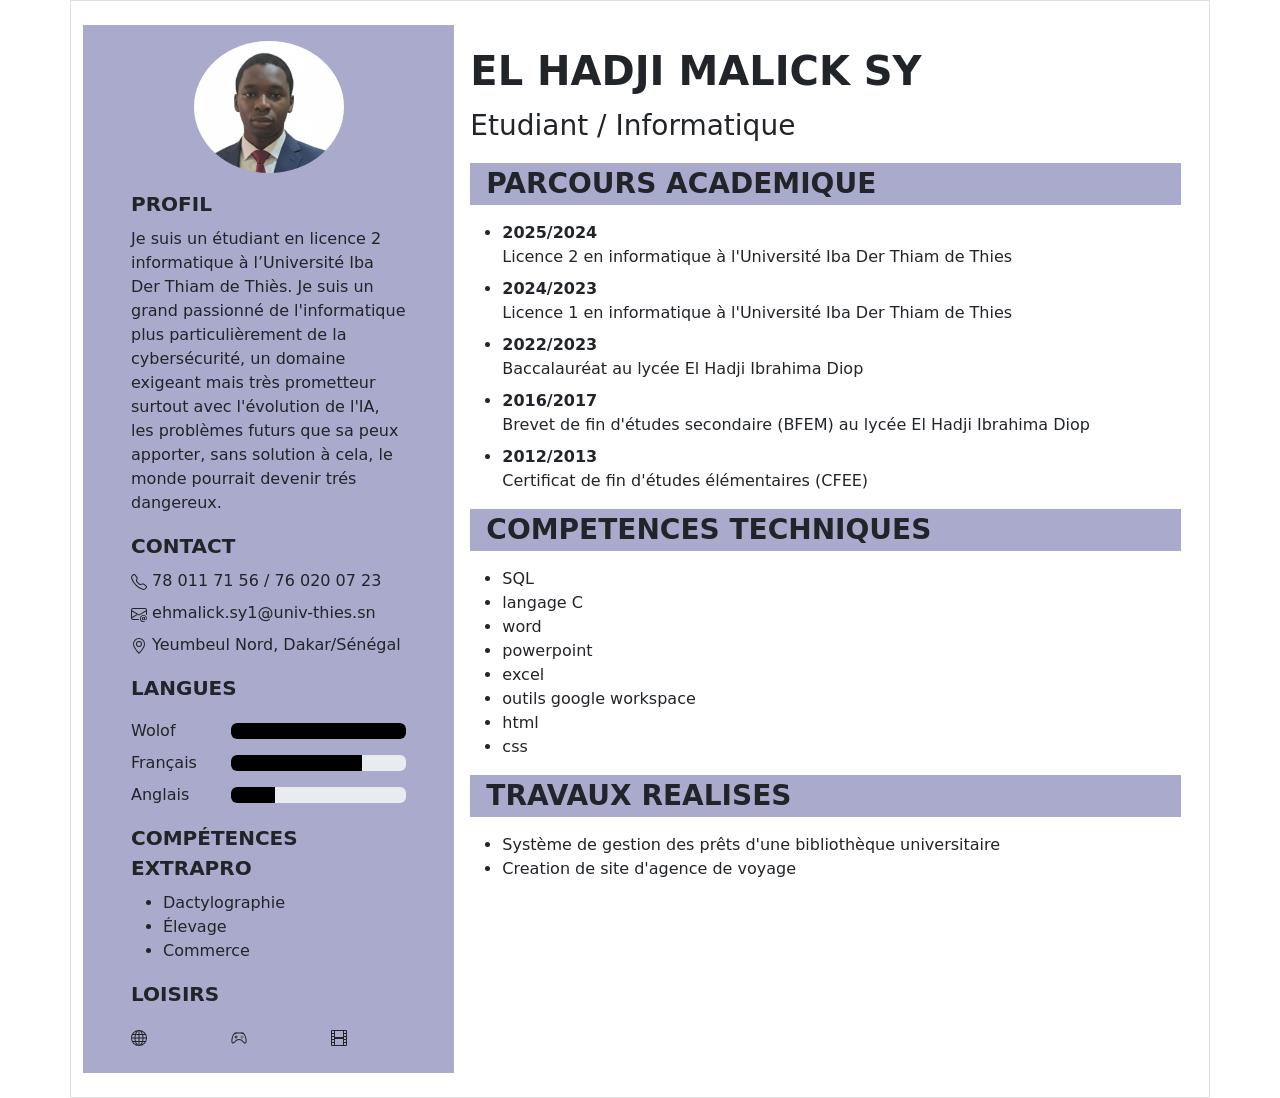
==== html/index.html @ ebe2d54d "first commit" ====
<!DOCTYPE html>
<html lang="fr">
<head>
  <meta charset="UTF-8">
  <meta name="viewport" content="width=device-width, initial-scale=1.0">
  
  <!-- Lien vers Bootstrap -->
  <link 
    href="https://cdn.jsdelivr.net/npm/bootstrap@5.3.8/dist/css/bootstrap.min.css" 
    rel="stylesheet" 
    integrity="sha384-sRIl4kxILFvY47J16cr9ZwB07vP4J8+LH7qKQnuqkuIAvNWLzeN8tE5YBujZqJLB" 
    crossorigin="anonymous">
  
  <!-- Feuille de style personnelle -->
  <link rel="stylesheet" href="../css/style.css">
  
  <title>Curriculum Vitae</title>
</head>

<body>
  <main class="container border p-3 p-md-4"> <!--Pour éviter que le conteneur cole sur le bord, sur mobile-->
    <div class="row">

      <!-- ==================== DEBUT COLONNE GAUCHE ==================== -->
      <div id="partie_gauche" class="col-md-4 col-12 col_gauche g-0">  <!--Pour gérer la grille, on doit faire col-md-4 col-12-->

        <!-- Photo de profil -->
        <div id="monphotodeprofil" class="text-center mt-3">
          <img src="../images/unnamed.jpg" class="rounded-circle img-fluid" style="max-width: 150px;"> <!--Pour éviter que l'image soit fixe, et le rendre fluide-->
        </div>

        <!-- Section PROFIL -->
        <div id="profil" class="px-5 mt-3">
          <div class="fs-5 fw-bold mb-2">PROFIL</div>
          <p>
            Je suis un étudiant en licence 2 informatique à 
            l’Université Iba Der Thiam de Thiès. Je suis un grand passionné de l'informatique
            plus particulièrement de la cybersécurité, 
            un domaine exigeant mais très prometteur surtout avec l'évolution de l'IA, 
            les problèmes futurs que sa peux apporter, sans solution à cela, le monde pourrait devenir trés dangereux.
          </p>
        </div>

        <!-- Section CONTACT -->
        <div id="contact" class="px-5 mt-3">
          <div class="fs-5 fw-bold mb-2">CONTACT</div>

          <!-- Téléphone -->
          <div class="mb-2">
            <svg xmlns="http://www.w3.org/2000/svg" width="16" height="16" fill="currentColor" class="bi bi-telephone" viewBox="0 0 16 16">
            <path d="M3.654 1.328a.678.678 0 0 0-1.015-.063L1.605 2.3c-.483.484-.661 1.169-.45 1.77a17.6 17.6 0 0 0 4.168 6.608 17.6 17.6 0 0 0 6.608 4.168c.601.211 1.286.033 1.77-.45l1.034-1.034a.678.678 0 0 0-.063-1.015l-2.307-1.794a.68.68 0 0 0-.58-.122l-2.19.547a1.75 1.75 0 0 1-1.657-.459L5.482 8.062a1.75 1.75 0 0 1-.46-1.657l.548-2.19a.68.68 0 0 0-.122-.58zM1.884.511a1.745 1.745 0 0 1 2.612.163L6.29 2.98c.329.423.445.974.315 1.494l-.547 2.19a.68.68 0 0 0 .178.643l2.457 2.457a.68.68 0 0 0 .644.178l2.189-.547a1.75 1.75 0 0 1 1.494.315l2.306 1.794c.829.645.905 1.87.163 2.611l-1.034 1.034c-.74.74-1.846 1.065-2.877.702a18.6 18.6 0 0 1-7.01-4.42 18.6 18.6 0 0 1-4.42-7.009c-.362-1.03-.037-2.137.703-2.877z"/>
            </svg>
            78 011 71 56 / 76 020 07 23
          </div>

          <!-- Email -->
          <div class="mb-2">
            <svg xmlns="http://www.w3.org/2000/svg" width="16" height="16" fill="currentColor" class="bi bi-envelope-at" viewBox="0 0 16 16">
            <path d="M2 2a2 2 0 0 0-2 2v8.01A2 2 0 0 0 2 14h5.5a.5.5 0 0 0 0-1H2a1 1 0 0 1-.966-.741l5.64-3.471L8 9.583l7-4.2V8.5a.5.5 0 0 0 1 0V4a2 2 0 0 0-2-2zm3.708 6.208L1 11.105V5.383zM1 4.217V4a1 1 0 0 1 1-1h12a1 1 0 0 1 1 1v.217l-7 4.2z"/>
            <path d="M14.247 14.269c1.01 0 1.587-.857 1.587-2.025v-.21C15.834 10.43 14.64 9 12.52 9h-.035C10.42 9 9 10.36 9 12.432v.214C9 14.82 10.438 16 12.358 16h.044c.594 0 1.018-.074 1.237-.175v-.73c-.245.11-.673.18-1.18.18h-.044c-1.334 0-2.571-.788-2.571-2.655v-.157c0-1.657 1.058-2.724 2.64-2.724h.04c1.535 0 2.484 1.05 2.484 2.326v.118c0 .975-.324 1.39-.639 1.39-.232 0-.41-.148-.41-.42v-2.19h-.906v.569h-.03c-.084-.298-.368-.63-.954-.63-.778 0-1.259.555-1.259 1.4v.528c0 .892.49 1.434 1.26 1.434.471 0 .896-.227 1.014-.643h.043c.118.42.617.648 1.12.648m-2.453-1.588v-.227c0-.546.227-.791.573-.791.297 0 .572.192.572.708v.367c0 .573-.253.744-.564.744-.354 0-.581-.215-.581-.8Z"/>
            </svg>
            ehmalick.sy1@univ-thies.sn
          </div>

          <!-- Adresse -->
          <div>
            <svg xmlns="http://www.w3.org/2000/svg" width="16" height="16" fill="currentColor" class="bi bi-geo-alt" viewBox="0 0 16 16">
            <path d="M12.166 8.94c-.524 1.062-1.234 2.12-1.96 3.07A32 32 0 0 1 8 14.58a32 32 0 0 1-2.206-2.57c-.726-.95-1.436-2.008-1.96-3.07C3.304 7.867 3 6.862 3 6a5 5 0 0 1 10 0c0 .862-.305 1.867-.834 2.94M8 16s6-5.686 6-10A6 6 0 0 0 2 6c0 4.314 6 10 6 10"/>
            <path d="M8 8a2 2 0 1 1 0-4 2 2 0 0 1 0 4m0 1a3 3 0 1 0 0-6 3 3 0 0 0 0 6"/>
            </svg>
            Yeumbeul Nord, Dakar/Sénégal
          </div>
        </div>

        <!-- Section LANGUES -->
        <div id="langue" class="px-5 mt-3">
          <div class="fs-5 fw-bold mb-3">LANGUES</div>

          <!-- Langue 1 -->
          <div class="row align-items-center mb-2">
            <div class="col-4">Wolof</div>
            <div class="col-8">
              <div class="progress" role="progressbar" aria-valuenow="100" aria-valuemin="0" aria-valuemax="100">
              <div class="progress-bar" style="width: 100%;"></div>
              </div>
            </div>
          </div>

          <!-- Langue 2 -->
          <div class="row align-items-center mb-2">
            <div class="col-4">Français</div>
            <div class="col-8">
              <div class="progress" role="progressbar" aria-valuenow="75" aria-valuemin="0" aria-valuemax="100">
                <div class="progress-bar" style="width: 75%;"></div>
              </div>
            </div>
          </div>

          <!-- Langue 3 -->
          <div class="row align-items-center">
            <div class="col-4">Anglais</div>
            <div class="col-8">
              <div class="progress" role="progressbar" aria-valuenow="25" aria-valuemin="0" aria-valuemax="100">
                <div class="progress-bar" style="width: 25%;"></div>
              </div>
            </div>
          </div>
        </div>

        <!-- Section COMPÉTENCES EXTRAPROFESSIONNELLES -->
        <div id="competences_extrapro" class="px-5 mt-3">
          <div class="fs-5 fw-bold mb-2">COMPÉTENCES EXTRAPRO</div>
          <ul>
            <li>Dactylographie</li>
            <li>Élevage</li>
            <li>Commerce</li>
          </ul>
        </div>

        <!-- Section LOISIRS -->
        <div id="loisirs" class="px-5 mt-3 mb-4">
          <div class="fs-5 fw-bold mb-3">LOISIRS</div>

          <div class="row">
            <div class="col-4">
              <svg xmlns="http://www.w3.org/2000/svg" width="16" height="16" fill="currentColor" class="bi bi-globe" viewBox="0 0 16 16">
              <path d="M0 8a8 8 0 1 1 16 0A8 8 0 0 1 0 8m7.5-6.923c-.67.204-1.335.82-1.887 1.855A8 8 0 0 0 5.145 4H7.5zM4.09 4a9.3 9.3 0 0 1 .64-1.539 7 7 0 0 1 .597-.933A7.03 7.03 0 0 0 2.255 4zm-.582 3.5c.03-.877.138-1.718.312-2.5H1.674a7 7 0 0 0-.656 2.5zM4.847 5a12.5 12.5 0 0 0-.338 2.5H7.5V5zM8.5 5v2.5h2.99a12.5 12.5 0 0 0-.337-2.5zM4.51 8.5a12.5 12.5 0 0 0 .337 2.5H7.5V8.5zm3.99 0V11h2.653c.187-.765.306-1.608.338-2.5zM5.145 12q.208.58.468 1.068c.552 1.035 1.218 1.65 1.887 1.855V12zm.182 2.472a7 7 0 0 1-.597-.933A9.3 9.3 0 0 1 4.09 12H2.255a7 7 0 0 0 3.072 2.472M3.82 11a13.7 13.7 0 0 1-.312-2.5h-2.49c.062.89.291 1.733.656 2.5zm6.853 3.472A7 7 0 0 0 13.745 12H11.91a9.3 9.3 0 0 1-.64 1.539 7 7 0 0 1-.597.933M8.5 12v2.923c.67-.204 1.335-.82 1.887-1.855q.26-.487.468-1.068zm3.68-1h2.146c.365-.767.594-1.61.656-2.5h-2.49a13.7 13.7 0 0 1-.312 2.5m2.802-3.5a7 7 0 0 0-.656-2.5H12.18c.174.782.282 1.623.312 2.5zM11.27 2.461c.247.464.462.98.64 1.539h1.835a7 7 0 0 0-3.072-2.472c.218.284.418.598.597.933M10.855 4a8 8 0 0 0-.468-1.068C9.835 1.897 9.17 1.282 8.5 1.077V4z"/>
              </svg>
            </div>
            <div class="col-4">
              <svg xmlns="http://www.w3.org/2000/svg" width="16" height="16" fill="currentColor" class="bi bi-controller" viewBox="0 0 16 16">
              <path d="M11.5 6.027a.5.5 0 1 1-1 0 .5.5 0 0 1 1 0m-1.5 1.5a.5.5 0 1 0 0-1 .5.5 0 0 0 0 1m2.5-.5a.5.5 0 1 1-1 0 .5.5 0 0 1 1 0m-1.5 1.5a.5.5 0 1 0 0-1 .5.5 0 0 0 0 1m-6.5-3h1v1h1v1h-1v1h-1v-1h-1v-1h1z"/>
               <path d="M3.051 3.26a.5.5 0 0 1 .354-.613l1.932-.518a.5.5 0 0 1 .62.39c.655-.079 1.35-.117 2.043-.117.72 0 1.443.041 2.12.126a.5.5 0 0 1 .622-.399l1.932.518a.5.5 0 0 1 .306.729q.211.136.373.297c.408.408.78 1.05 1.095 1.772.32.733.599 1.591.805 2.466s.34 1.78.364 2.606c.024.816-.059 1.602-.328 2.21a1.42 1.42 0 0 1-1.445.83c-.636-.067-1.115-.394-1.513-.773-.245-.232-.496-.526-.739-.808-.126-.148-.25-.292-.368-.423-.728-.804-1.597-1.527-3.224-1.527s-2.496.723-3.224 1.527c-.119.131-.242.275-.368.423-.243.282-.494.575-.739.808-.398.38-.877.706-1.513.773a1.42 1.42 0 0 1-1.445-.83c-.27-.608-.352-1.395-.329-2.21.024-.826.16-1.73.365-2.606.206-.875.486-1.733.805-2.466.315-.722.687-1.364 1.094-1.772a2.3 2.3 0 0 1 .433-.335l-.028-.079zm2.036.412c-.877.185-1.469.443-1.733.708-.276.276-.587.783-.885 1.465a14 14 0 0 0-.748 2.295 12.4 12.4 0 0 0-.339 2.406c-.022.755.062 1.368.243 1.776a.42.42 0 0 0 .426.24c.327-.034.61-.199.929-.502.212-.202.4-.423.615-.674.133-.156.276-.323.44-.504C4.861 9.969 5.978 9.027 8 9.027s3.139.942 3.965 1.855c.164.181.307.348.44.504.214.251.403.472.615.674.318.303.601.468.929.503a.42.42 0 0 0 .426-.241c.18-.408.265-1.02.243-1.776a12.4 12.4 0 0 0-.339-2.406 14 14 0 0 0-.748-2.295c-.298-.682-.61-1.19-.885-1.465-.264-.265-.856-.523-1.733-.708-.85-.179-1.877-.27-2.913-.27s-2.063.091-2.913.27"/>
              </svg>
            </div>
            <div class="col-4">
              <svg xmlns="http://www.w3.org/2000/svg" width="16" height="16" fill="currentColor" class="bi bi-film" viewBox="0 0 16 16">
              <path d="M0 1a1 1 0 0 1 1-1h14a1 1 0 0 1 1 1v14a1 1 0 0 1-1 1H1a1 1 0 0 1-1-1zm4 0v6h8V1zm8 8H4v6h8zM1 1v2h2V1zm2 3H1v2h2zM1 7v2h2V7zm2 3H1v2h2zm-2 3v2h2v-2zM15 1h-2v2h2zm-2 3v2h2V4zm2 3h-2v2h2zm-2 3v2h2v-2zm2 3h-2v2h2z"/>
              </svg>
            </div>
          </div>
        </div>

      </div>
      <!-- ==========******** FIN COLONNE GAUCHE ************========== -->


      <!-- ==========******** DEBUT COLONNE DROITE *********============== -->
      <div id="partie_droite" class="col-md-8 col-12 col_droite px-3 g-0">
        <div id="PrenomEtNoms">
            <div class="fs-1 fw-bold mt-3">EL HADJI MALICK SY</div>
            <div class="fs-3 mt-1">Etudiant / Informatique</div>
            <!-- Div du parcours academique -->
            <div id="ParcoursAcad">
              <div id="section1" class="fs-3 mt-3 ps-3 fw-bold">PARCOURS ACADEMIQUE</div>
              <div id="PartieAremplir" class="mt-3">
                <ul>
                   <li><dt>2025/2024</dt></li> 
                   <dd>Licence 2 en informatique à l'Université Iba Der Thiam de Thies</dd>
                   <li><dt>2024/2023</dt></li> 
                   <dd>Licence 1 en informatique à l'Université Iba Der Thiam de Thies</dd>
                   <li><dt>2022/2023</dt></li> 
                   <dd>Baccalauréat au lycée El Hadji Ibrahima Diop</dd>
                   <li><dt>2016/2017</dt></li>
                   <dd>Brevet de fin d'études secondaire (BFEM) au lycée El Hadji Ibrahima Diop</dd>
                   <li><dt>2012/2013</dt></li>
                   <dd>Certificat de fin d'études élémentaires (CFEE)</dd>
                </ul>
              </div>
            </div>
            <!-- Fin du div parcours académiques -->
        </div>

        <!-- Div compétences technique -->
         <div id="competences">
              <div id="section3" class="fs-3 mt-3 ps-3 fw-bold">COMPETENCES TECHNIQUES</div>
              <div id="PartieAremplir" class="mt-3">
                <ul>
                    <li>SQL</li>
                    <li>langage C</li>
                    <li>word</li>
                    <li>powerpoint</li>
                    <li>excel</li>
                    <li>outils google workspace</li>
                    <li>html</li>
                    <li>css</li>
                </ul>
              </div>
            </div>
          
            <!-- fin div compétences technique -->
         <!-- Travaux réalisés -->
          <div id="travaux">
              <div id="section5" class="fs-3 mt-3 ps-3 fw-bold">TRAVAUX REALISES</div>
              <div id="PartieAremplir" class="mt-3">
                <ul>
                    <li>Système de gestion des prêts d'une bibliothèque universitaire</li>
                    <li>Creation de site d'agence de voyage</li>
                </ul>
              </div>
            </div>
          
         </div>
         <!-- fin Travaux réalisés -->
         </div>

      </div>
      <!-- ===========$$$$$$$$ FIN COLONNE DROITE $$$$$$$$$============= -->

    </div> <!-- fin .row -->
  </main>
</body>
</html>
---- css/style.css ----
@media (max-width: 800px) {
  .row {
    flex-wrap: nowrap;
  }
/* Ce que fait media : */
  #partie_gauche, #partie_droite {
    flex: 0 0 50%;
    max-width: 50%;
  }

  html, body {
    overflow-x: hidden;
  }
}
.col_gauche{
  background-color: rgb(170, 170, 205);
}
.col_droite{
  background-color: white;
}
#section1{
  background-color: rgb(170, 170, 205);
}
#section3{
  background-color: rgb(170, 170, 205);
}
#section5{
  background-color: rgb(170, 170, 205);
}
.progress-bar{
  background-color: black;
}
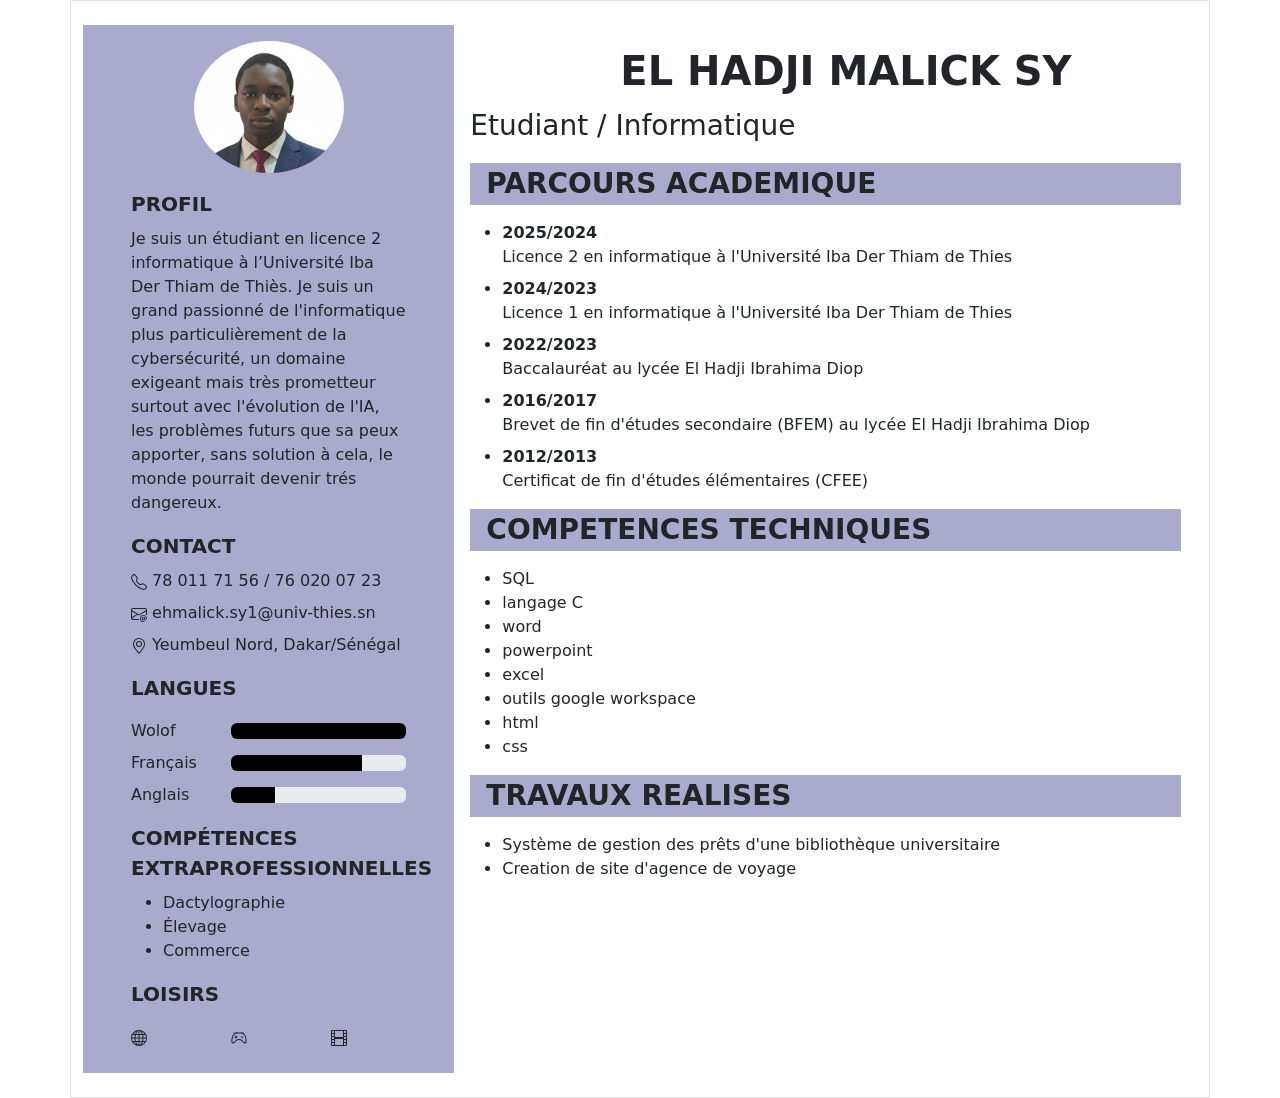
==== commit 37985379: "first commit" ====
--- a/html/index.html
+++ b/html/index.html
@@ -13,7 +13,6 @@
   
   <!-- Feuille de style personnelle -->
   <link rel="stylesheet" href="../css/style.css">
-  
   <title>Curriculum Vitae</title>
 </head>
 
@@ -22,7 +21,7 @@
     <div class="row">
 
       <!-- ==================== DEBUT COLONNE GAUCHE ==================== -->
-      <div id="partie_gauche" class="col-md-4 col-12 col_gauche g-0">  <!--Pour gérer la grille, on doit faire col-md-4 col-12-->
+      <div id="partie_gauche" class="col-md-4 col_gauche g-0">  <!--Pour gérer la grille, on doit faire col-md-4 col-12-->
 
         <!-- Photo de profil -->
         <div id="monphotodeprofil" class="text-center mt-3">
@@ -31,7 +30,9 @@
 
         <!-- Section PROFIL -->
         <div id="profil" class="px-5 mt-3">
-          <div class="fs-5 fw-bold mb-2">PROFIL</div>
+          <div class="fs-5 fw-bold mb-2">
+            PROFIL
+          </div>
           <p>
             Je suis un étudiant en licence 2 informatique à 
             l’Université Iba Der Thiam de Thiès. Je suis un grand passionné de l'informatique
@@ -43,7 +44,9 @@
 
         <!-- Section CONTACT -->
         <div id="contact" class="px-5 mt-3">
-          <div class="fs-5 fw-bold mb-2">CONTACT</div>
+          <div class="fs-5 fw-bold mb-2">
+            CONTACT
+          </div>
 
           <!-- Téléphone -->
           <div class="mb-2">
@@ -74,7 +77,9 @@
 
         <!-- Section LANGUES -->
         <div id="langue" class="px-5 mt-3">
-          <div class="fs-5 fw-bold mb-3">LANGUES</div>
+          <div class="fs-5 fw-bold mb-3">
+            LANGUES
+          </div>
 
           <!-- Langue 1 -->
           <div class="row align-items-center mb-2">
@@ -108,8 +113,10 @@
         </div>
 
         <!-- Section COMPÉTENCES EXTRAPROFESSIONNELLES -->
-        <div id="competences_extrapro" class="px-5 mt-3">
-          <div class="fs-5 fw-bold mb-2">COMPÉTENCES EXTRAPRO</div>
+        <div class="px-5 mt-3">
+          <div class="fs-5 fw-bold mb-2">
+            COMPÉTENCES EXTRAPROFESSIONNELLES   
+          </div>
           <ul>
             <li>Dactylographie</li>
             <li>Élevage</li>
@@ -148,11 +155,17 @@
       <!-- ==========******** DEBUT COLONNE DROITE *********============== -->
       <div id="partie_droite" class="col-md-8 col-12 col_droite px-3 g-0">
         <div id="PrenomEtNoms">
-            <div class="fs-1 fw-bold mt-3">EL HADJI MALICK SY</div>
-            <div class="fs-3 mt-1">Etudiant / Informatique</div>
+            <div id="nom" class="fs-1 fw-bold mt-3">
+              EL HADJI MALICK SY
+           </div>
+            <div class="fs-3 mt-1 ">
+              Etudiant / Informatique
+              </div>
             <!-- Div du parcours academique -->
             <div id="ParcoursAcad">
-              <div id="section1" class="fs-3 mt-3 ps-3 fw-bold">PARCOURS ACADEMIQUE</div>
+              <div id="section1" class="fs-3 mt-3 ps-3 fw-bold titre-defilant">
+                PARCOURS ACADEMIQUE  
+            </div>
               <div id="PartieAremplir" class="mt-3">
                 <ul>
                    <li><dt>2025/2024</dt></li> 
@@ -173,7 +186,9 @@
 
         <!-- Div compétences technique -->
          <div id="competences">
-              <div id="section3" class="fs-3 mt-3 ps-3 fw-bold">COMPETENCES TECHNIQUES</div>
+              <div id="section3" class="fs-3 mt-3 ps-3 fw-bold titre-defilant">
+                COMPETENCES TECHNIQUES
+              </div>
               <div id="PartieAremplir" class="mt-3">
                 <ul>
                     <li>SQL</li>
@@ -191,7 +206,9 @@
             <!-- fin div compétences technique -->
          <!-- Travaux réalisés -->
           <div id="travaux">
-              <div id="section5" class="fs-3 mt-3 ps-3 fw-bold">TRAVAUX REALISES</div>
+              <div id="section5" class="fs-3 mt-3 ps-3 fw-bold">
+                TRAVAUX REALISES
+            </div>
               <div id="PartieAremplir" class="mt-3">
                 <ul>
                     <li>Système de gestion des prêts d'une bibliothèque universitaire</li>
@@ -209,5 +226,6 @@
 
     </div> <!-- fin .row -->
   </main>
+  <script src="../JS/cv.js"></script>
 </body>
 </html>
--- a/css/style.css
+++ b/css/style.css
@@ -1,17 +1,3 @@
-@media (max-width: 800px) {
-  .row {
-    flex-wrap: nowrap;
-  }
-/* Ce que fait media : */
-  #partie_gauche, #partie_droite {
-    flex: 0 0 50%;
-    max-width: 50%;
-  }
-
-  html, body {
-    overflow-x: hidden;
-  }
-}
 .col_gauche{
   background-color: rgb(170, 170, 205);
 }
@@ -29,4 +15,11 @@
 }
 .progress-bar{
   background-color: black;
+}
+#nom{
+  position: relative;
+  display: inline-block;
+  white-space: nowrap;
+  transform: translateX(0);
+  transition: transform 3s linear;
 }
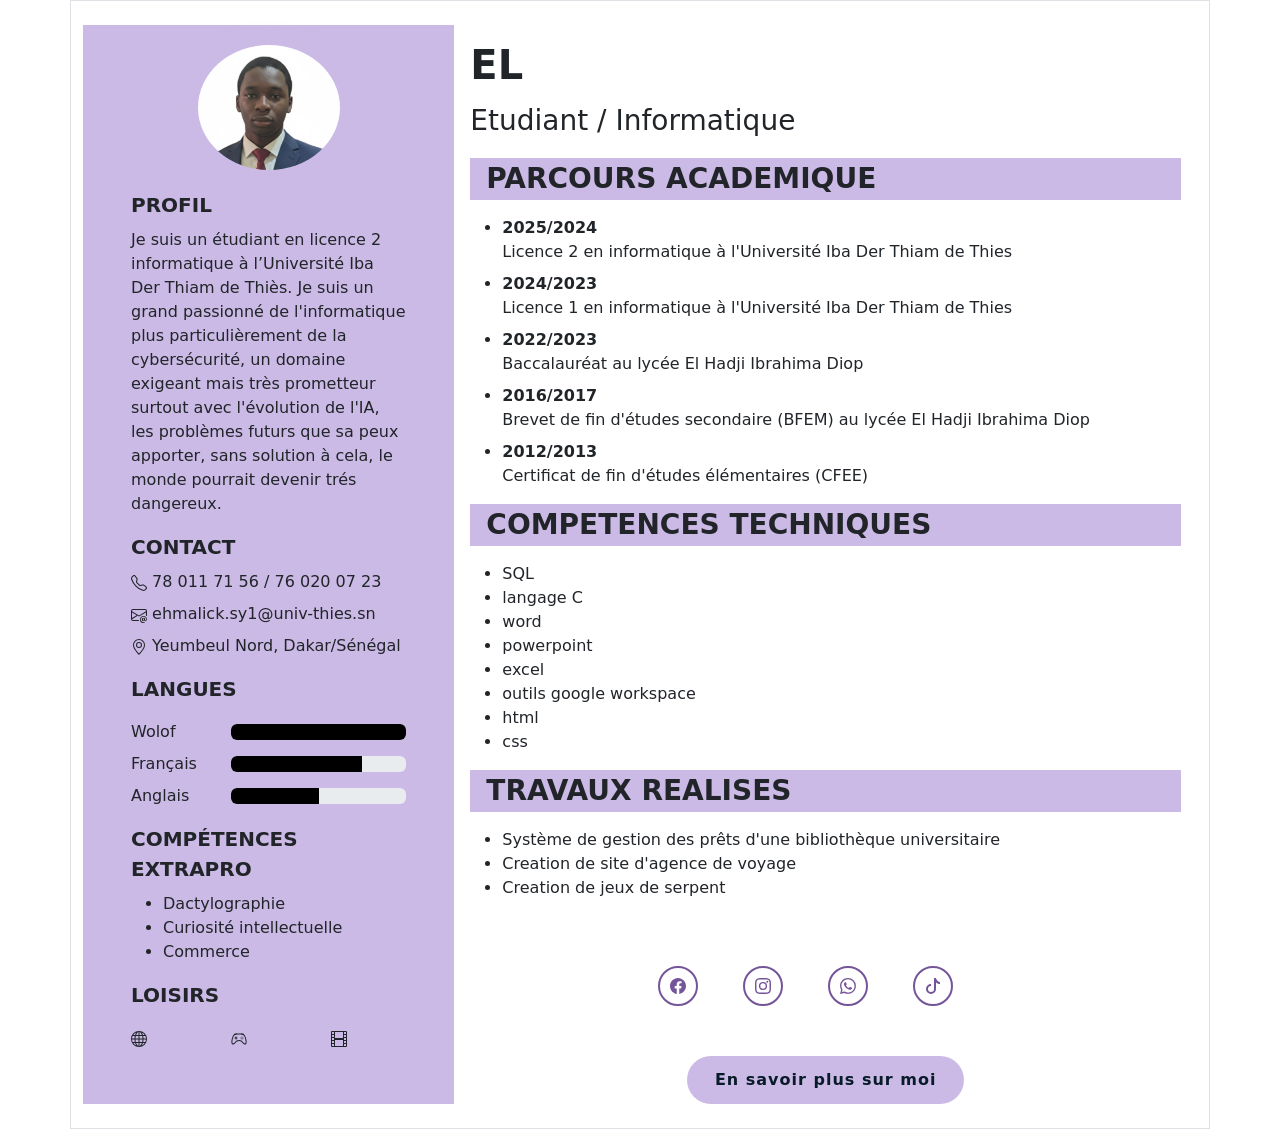
==== commit dab1611e: "first commit" ====
--- a/html/index.html
+++ b/html/index.html
@@ -105,8 +105,8 @@
           <div class="row align-items-center">
             <div class="col-4">Anglais</div>
             <div class="col-8">
-              <div class="progress" role="progressbar" aria-valuenow="25" aria-valuemin="0" aria-valuemax="100">
-                <div class="progress-bar" style="width: 25%;"></div>
+              <div class="progress" role="progressbar" aria-valuenow="50" aria-valuemin="0" aria-valuemax="100">
+                <div class="progress-bar" style="width: 50%;"></div>
               </div>
             </div>
           </div>
@@ -115,11 +115,11 @@
         <!-- Section COMPÉTENCES EXTRAPROFESSIONNELLES -->
         <div class="px-5 mt-3">
           <div class="fs-5 fw-bold mb-2">
-            COMPÉTENCES EXTRAPROFESSIONNELLES   
+            COMPÉTENCES EXTRAPRO   
           </div>
           <ul>
             <li>Dactylographie</li>
-            <li>Élevage</li>
+            <li>Curiosité intellectuelle</li>
             <li>Commerce</li>
           </ul>
         </div>
@@ -213,12 +213,35 @@
                 <ul>
                     <li>Système de gestion des prêts d'une bibliothèque universitaire</li>
                     <li>Creation de site d'agence de voyage</li>
+                    <li>Creation de jeux de serpent</li>
                 </ul>
               </div>
             </div>
-          
-         </div>
-         <!-- fin Travaux réalisés -->
+            <!-- fin Travaux réalisés -->
+              <div id="contact-us">
+                  <a href="#">
+                      <svg xmlns="http://www.w3.org/2000/svg" width="16" height="16" fill="currentColor" class="bi bi-facebook" viewBox="0 0 16 16">
+                      <path d="M16 8.049c0-4.446-3.582-8.05-8-8.05C3.58 0-.002 3.603-.002 8.05c0 4.017 2.926 7.347 6.75 7.951v-5.625h-2.03V8.05H6.75V6.275c0-2.017 1.195-3.131 3.022-3.131.876 0 1.791.157 1.791.157v1.98h-1.009c-.993 0-1.303.621-1.303 1.258v1.51h2.218l-.354 2.326H9.25V16c3.824-.604 6.75-3.934 6.75-7.951"/>
+                      </svg>
+                  </a>
+                  <a href="#">
+                      <svg xmlns="http://www.w3.org/2000/svg" width="16" height="16" fill="currentColor" class="bi bi-instagram" viewBox="0 0 16 16">
+                          <path d="M8 0C5.829 0 5.556.01 4.703.048 3.85.088 3.269.222 2.76.42a3.9 3.9 0 0 0-1.417.923A3.9 3.9 0 0 0 .42 2.76C.222 3.268.087 3.85.048 4.7.01 5.555 0 5.827 0 8.001c0 2.172.01 2.444.048 3.297.04.852.174 1.433.372 1.942.205.526.478.972.923 1.417.444.445.89.719 1.416.923.51.198 1.09.333 1.942.372C5.555 15.99 5.827 16 8 16s2.444-.01 3.298-.048c.851-.04 1.434-.174 1.943-.372a3.9 3.9 0 0 0 1.416-.923c.445-.445.718-.891.923-1.417.197-.509.332-1.09.372-1.942C15.99 10.445 16 10.173 16 8s-.01-2.445-.048-3.299c-.04-.851-.175-1.433-.372-1.941a3.9 3.9 0 0 0-.923-1.417A3.9 3.9 0 0 0 13.24.42c-.51-.198-1.092-.333-1.943-.372C10.443.01 10.172 0 7.998 0zm-.717 1.442h.718c2.136 0 2.389.007 3.232.046.78.035 1.204.166 1.486.275.373.145.64.319.92.599s.453.546.598.92c.11.281.24.705.275 1.485.039.843.047 1.096.047 3.231s-.008 2.389-.047 3.232c-.035.78-.166 1.203-.275 1.485a2.5 2.5 0 0 1-.599.919c-.28.28-.546.453-.92.598-.28.11-.704.24-1.485.276-.843.038-1.096.047-3.232.047s-2.39-.009-3.233-.047c-.78-.036-1.203-.166-1.485-.276a2.5 2.5 0 0 1-.92-.598 2.5 2.5 0 0 1-.6-.92c-.109-.281-.24-.705-.275-1.485-.038-.843-.046-1.096-.046-3.233s.008-2.388.046-3.231c.036-.78.166-1.204.276-1.486.145-.373.319-.64.599-.92s.546-.453.92-.598c.282-.11.705-.24 1.485-.276.738-.034 1.024-.044 2.515-.045zm4.988 1.328a.96.96 0 1 0 0 1.92.96.96 0 0 0 0-1.92m-4.27 1.122a4.109 4.109 0 1 0 0 8.217 4.109 4.109 0 0 0 0-8.217m0 1.441a2.667 2.667 0 1 1 0 5.334 2.667 2.667 0 0 1 0-5.334"/>
+                      </svg>
+                  </a>
+                  <a href="#">
+                      <svg xmlns="http://www.w3.org/2000/svg" width="16" height="16" fill="currentColor" class="bi bi-whatsapp" viewBox="0 0 16 16">
+                          <path d="M13.601 2.326A7.85 7.85 0 0 0 7.994 0C3.627 0 .068 3.558.064 7.926c0 1.399.366 2.76 1.057 3.965L0 16l4.204-1.102a7.9 7.9 0 0 0 3.79.965h.004c4.368 0 7.926-3.558 7.93-7.93A7.9 7.9 0 0 0 13.6 2.326zM7.994 14.521a6.6 6.6 0 0 1-3.356-.92l-.24-.144-2.494.654.666-2.433-.156-.251a6.56 6.56 0 0 1-1.007-3.505c0-3.626 2.957-6.584 6.591-6.584a6.56 6.56 0 0 1 4.66 1.931 6.56 6.56 0 0 1 1.928 4.66c-.004 3.639-2.961 6.592-6.592 6.592m3.615-4.934c-.197-.099-1.17-.578-1.353-.646-.182-.065-.315-.099-.445.099-.133.197-.513.646-.627.775-.114.133-.232.148-.43.05-.197-.1-.836-.308-1.592-.985-.59-.525-.985-1.175-1.103-1.372-.114-.198-.011-.304.088-.403.087-.088.197-.232.296-.346.1-.114.133-.198.198-.33.065-.134.034-.248-.015-.347-.05-.099-.445-1.076-.612-1.47-.16-.389-.323-.335-.445-.34-.114-.007-.247-.007-.38-.007a.73.73 0 0 0-.529.247c-.182.198-.691.677-.691 1.654s.71 1.916.81 2.049c.098.133 1.394 2.132 3.383 2.992.47.205.84.326 1.129.418.475.152.904.129 1.246.08.38-.058 1.171-.48 1.338-.943.164-.464.164-.86.114-.943-.049-.084-.182-.133-.38-.232"/>
+                      </svg>
+                  </a>
+                  <a href="#">
+                      <svg xmlns="http://www.w3.org/2000/svg" width="16" height="16" fill="currentColor" class="bi bi-tiktok" viewBox="0 0 16 16">
+                          <path d="M9 0h1.98c.144.715.54 1.617 1.235 2.512C12.895 3.389 13.797 4 15 4v2c-1.753 0-3.07-.814-4-1.829V11a5 5 0 1 1-5-5v2a3 3 0 1 0 3 3z"/>
+                      </svg>
+                  </a>
+              </div>
+              <div class="conteneur"><a href="#" class="propos">En savoir plus sur moi</a></div>
+         <!-- à propos -->
          </div>
 
       </div>
--- a/css/style.css
+++ b/css/style.css
@@ -1,25 +1,214 @@
 .col_gauche{
-  background-color: rgb(170, 170, 205);
+  background-color: rgb(203, 186, 229);
 }
 .col_droite{
   background-color: white;
 }
 #section1{
-  background-color: rgb(170, 170, 205);
+  background-color: rgb(203, 186, 229);
 }
 #section3{
-  background-color: rgb(170, 170, 205);
+  background-color: rgb(203, 186, 229);
 }
 #section5{
-  background-color: rgb(170, 170, 205);
+  background-color: rgb(203, 186, 229);
 }
 .progress-bar{
   background-color: black;
 }
-#nom{
-  position: relative;
+/* === NOM : Animation SANS reflow + SANS curseur === */
+#nom {
   display: inline-block;
   white-space: nowrap;
-  transform: translateX(0);
-  transition: transform 3s linear;
-}+  overflow: hidden;
+  width: 0;
+  min-height: 1.2em;           /* Réserve l'espace vertical */
+  line-height: 1.2;            /* Hauteur de ligne fixe */
+  animation: typewriter 3s steps(18) forwards;
+  font-size: inherit;
+}
+/* Animation : largeur augmente */
+@keyframes typewriter {
+  from { width: 0; }
+  to { width: 18ch; }
+}
+
+/* Pendant la pause : texte complet + hauteur fixe */
+#nom.paused {
+  animation: none;
+  width: 18ch;
+  min-height: 1.2em;
+}
+.rounded-circle{
+  transition: .3s;
+  transition: 0.3s ease;
+  border: 4px solid rgb(203, 186, 229);
+  box-shadow: 0 0 20px rgb(203, 186, 229);
+}
+.rounded-circle:hover{
+  box-shadow: 0 0 5px white, 
+    0 0 25px white, 0 0 50px white,
+    0 0 100px white, 0 0 200px white;
+    transform: scale(1.05);
+}
+#contact-us{
+  text-align: center;
+}
+#contact-us a:hover{
+  background: rgb(117, 85, 153);
+  color: #081b29;
+  box-shadow: 0 0 20px rgb(117, 85, 153);
+}
+#contact-us a {
+    display: inline-flex;
+    justify-content: center;
+    align-items: center;
+    width: 40px;
+    height: 40px;
+    background: transparent;
+    border: 2px solid rgb(117, 85, 153);
+    border-radius: 50px;
+    font-size: 20px;
+    color: rgb(117, 85, 153);
+    text-decoration: none;
+    margin: 50px 40px 50px 0;
+}
+.conteneur{
+    text-align: center;
+}
+.propos{
+    display: inline-block;
+    padding: 12px 28px;
+    background: rgb(203, 186, 229);
+    border-radius: 40px;
+    font-size: 16px;
+    color: #081b29;
+    letter-spacing: 1px;
+    text-decoration: none;
+    font-weight: 600;
+    transition: 0.3s ease;
+}
+.propos:hover{
+    box-shadow: 0 0 5px rgb(203, 186, 229), 
+    0 0 25px rgb(203, 186, 229), 0 0 50px rgb(203, 186, 229),
+    0 0 100px rgb(203, 186, 229), 0 0 200px rgb(203, 186, 229);
+    transform: scale(1.05);
+}
+/*
+*{
+    margin: 0;
+    padding: 0;
+    box-sizing: border-box; // A compredre //
+    font-family: 'poppins', sans-serif; //A compredre //
+}
+body{
+    color: #ededed;
+}
+.header{
+    position: fixed;
+    top: 0;
+    left: 0;
+    width: 100%;
+    padding: 20px 10px;
+    background: transparent;
+    display: flex;
+    justify-content: space-between;
+    align-items: center;
+    z-index: 100;
+}
+.logo{
+    position: relative;
+    font-size: 25px;
+    color: #fff;
+    text-decoration: none;
+    font-weight: 600%;
+}
+.navbar a{
+    display: inline-block;
+    font-size: 25px;
+    color: #fff;
+    text-decoration: none;
+    text-transform: uppercase;
+    font-weight: 500;
+    margin-left: 35px;
+    transition: .3s;
+}
+.navbar a:hover{
+    color: #0ef;
+}
+.home{
+    position: relative;
+    width: 100%;
+    justify-content: space-between;
+    height: 100vh;
+    background-color: rgb(14, 45, 48);
+    display: flex;
+    align-items: center;
+    padding: 70px 10% 0;
+}
+.img{
+    border-radius: 50%;
+    align-items: center;
+    display: flex;
+    float: right;
+    position : relative;
+    border: 4px solid #0ef;
+    box-shadow: 0 0 20px #0ef;
+}
+.home-content{
+    max-width: 600px;
+}
+.home-content h3{
+    font-size: 32px;
+    font-weight: 700;
+    color: #fff;
+}
+.home-content h1{
+    font-size: 56px;
+    font-weight: 700;
+    margin: -3px 0;
+    color: #fff;
+}
+.home-content p{
+    font-size: 20px;
+    color: #fff;
+}
+.home-sci a {
+    display: inline-flex;
+    justify-content: center;
+    align-items: center;
+    width: 40px;
+    height: 40px;
+    background: transparent;
+    border: 2px solid #0ef;
+    border-radius: 50px;
+    font-size: 20px;
+    color: #0ef;
+    text-decoration: none;
+    margin: 30px 15px 30px 0;
+}
+.home-sci a:hover{
+    background: #0ef;
+    color: #081b29;
+    box-shadow: 0 0 20px #0ef;
+}
+.btn-box{
+    display: inline-block;
+    padding: 12px 28px;
+    background: #0ef;
+    border-radius: 40px;
+    font-size: 16px;
+    color: #081b29;
+    letter-spacing: 1px;
+    text-decoration: none;
+    font-weight: 600;
+    transition: 0.3s ease;
+}
+.btn-box:hover{
+    box-shadow: 0 0 5px rgb(203, 186, 229), 
+    0 0 25px rgb(203, 186, 229), 0 0 50px rgb(203, 186, 229),
+    0 0 100px rgb(203, 186, 229), 0 0 200px rgb(203, 186, 229);
+    transform: scale(1.05);
+
+}
+*/
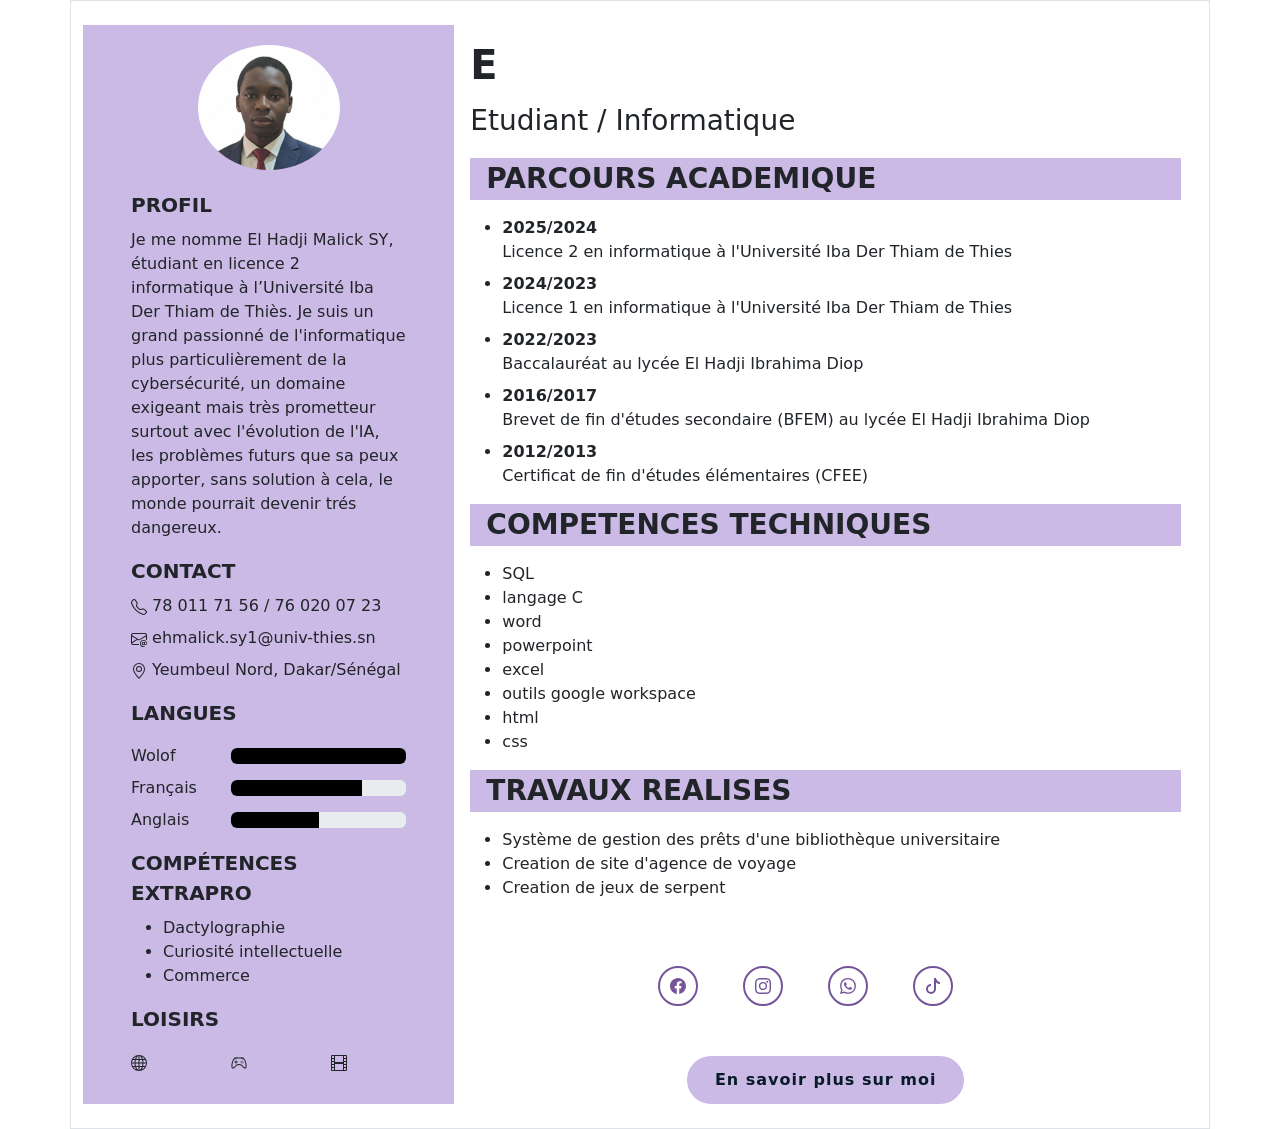
==== commit 82cc3c4a: "first commit" ====
--- a/html/index.html
+++ b/html/index.html
@@ -34,7 +34,7 @@
             PROFIL
           </div>
           <p>
-            Je suis un étudiant en licence 2 informatique à 
+            Je me nomme El Hadji Malick SY, étudiant en licence 2 informatique à 
             l’Université Iba Der Thiam de Thiès. Je suis un grand passionné de l'informatique
             plus particulièrement de la cybersécurité, 
             un domaine exigeant mais très prometteur surtout avec l'évolution de l'IA, 
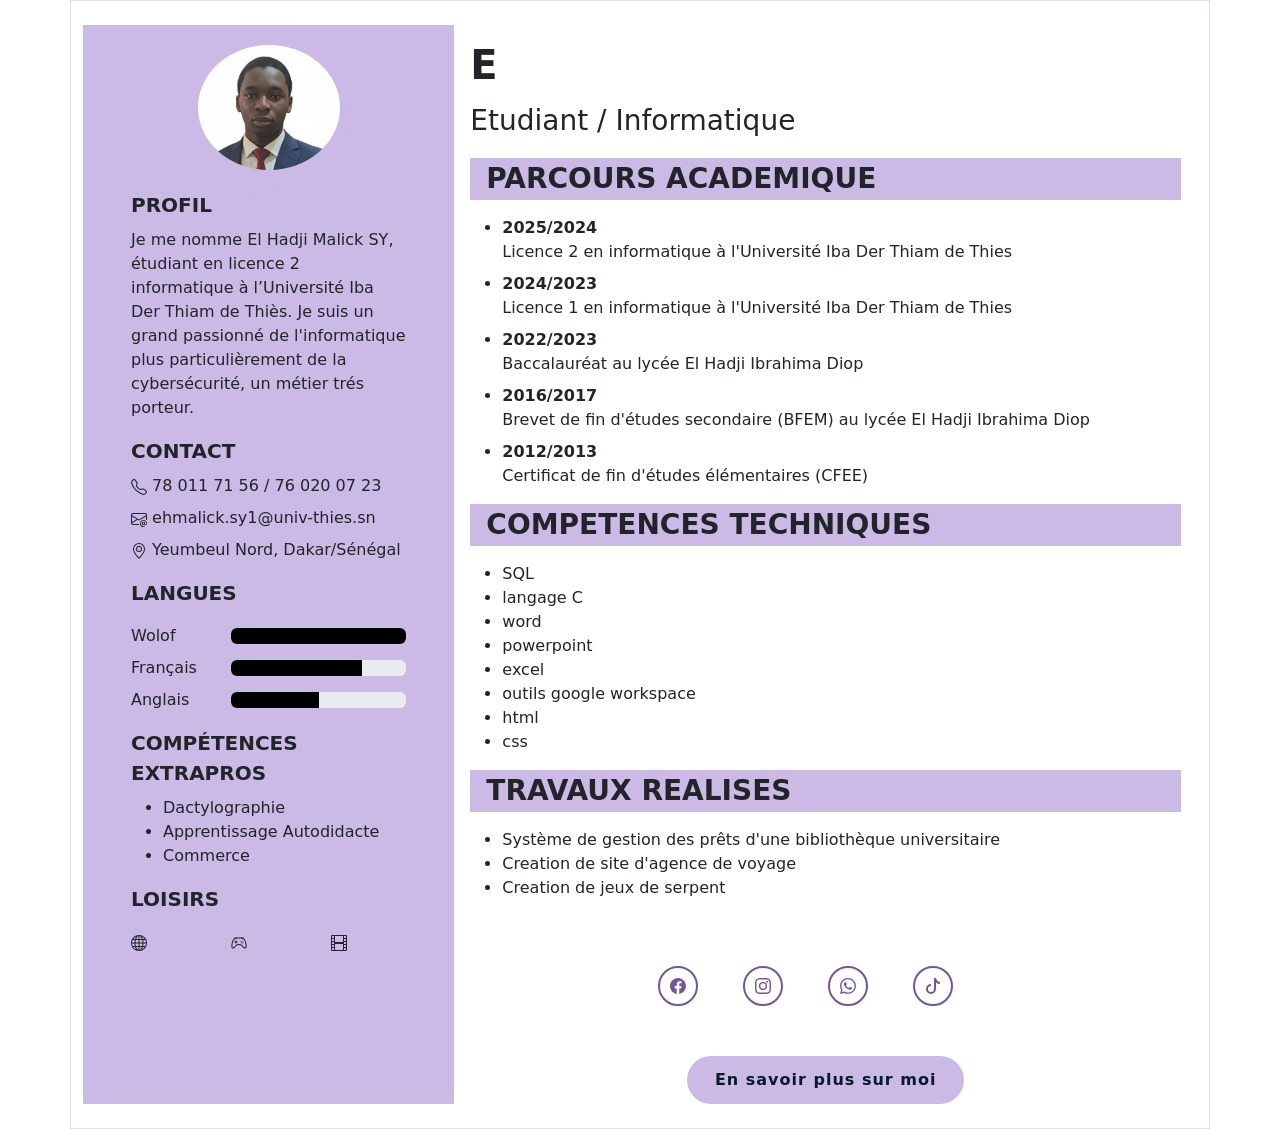
==== commit 8b9fa0a9: "first commit" ====
--- a/html/index.html
+++ b/html/index.html
@@ -36,9 +36,8 @@
           <p>
             Je me nomme El Hadji Malick SY, étudiant en licence 2 informatique à 
             l’Université Iba Der Thiam de Thiès. Je suis un grand passionné de l'informatique
-            plus particulièrement de la cybersécurité, 
-            un domaine exigeant mais très prometteur surtout avec l'évolution de l'IA, 
-            les problèmes futurs que sa peux apporter, sans solution à cela, le monde pourrait devenir trés dangereux.
+            plus particulièrement de la cybersécurité, un métier trés porteur.
+            
           </p>
         </div>
 
@@ -115,11 +114,11 @@
         <!-- Section COMPÉTENCES EXTRAPROFESSIONNELLES -->
         <div class="px-5 mt-3">
           <div class="fs-5 fw-bold mb-2">
-            COMPÉTENCES EXTRAPRO   
+            COMPÉTENCES EXTRAPROS 
           </div>
           <ul>
             <li>Dactylographie</li>
-            <li>Curiosité intellectuelle</li>
+            <li>Apprentissage Autodidacte</li>
             <li>Commerce</li>
           </ul>
         </div>
